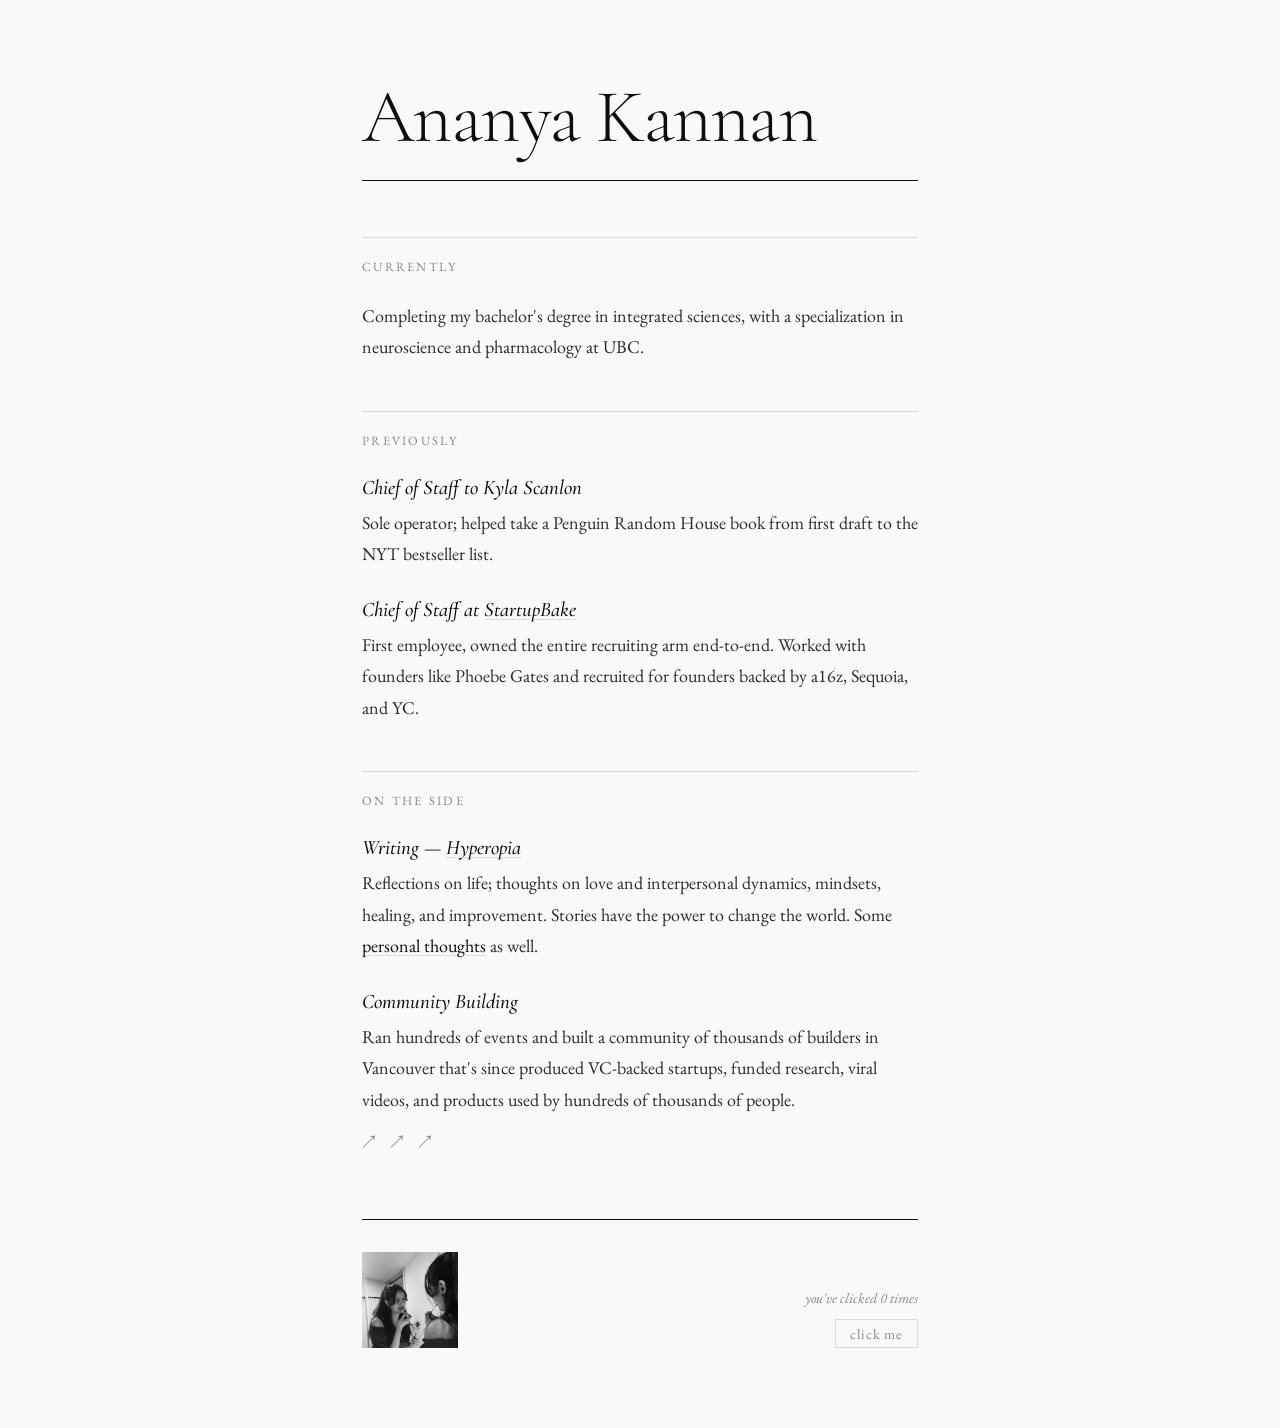
==== index.html @ bf01b939 "redesign: editorial serif layout with updated bio content" ====
<!DOCTYPE html>
<html lang="en">
<head>
  <meta charset="UTF-8">
  <meta name="viewport" content="width=device-width, initial-scale=1.0">
  <title>ananya kannan</title>
  <link rel="preconnect" href="https://fonts.googleapis.com">
  <link rel="preconnect" href="https://fonts.gstatic.com" crossorigin>
  <link href="https://fonts.googleapis.com/css2?family=Cormorant+Garamond:ital,wght@0,300;0,400;0,500;1,300;1,400;1,500&family=EB+Garamond:ital,wght@0,400;0,500;1,400;1,500&display=swap" rel="stylesheet">
  <link rel="stylesheet" href="style.css">
</head>
<body>
  <div class="container">

    <header>
      <h1>Ananya Kannan</h1>
      <div class="rule"></div>
    </header>

    <main>

      <section>
        <h2>currently</h2>
        <p>Completing my bachelor's degree in integrated sciences, with a specialization in neuroscience and pharmacology at UBC.</p>
      </section>

      <section>
        <h2>previously</h2>

        <div class="entry">
          <h3>Chief of Staff to Kyla Scanlon</h3>
          <p>Sole operator; helped take a Penguin Random House book from first draft to the NYT bestseller list.</p>
        </div>

        <div class="entry">
          <h3>Chief of Staff at <a href="https://www.startupbake.com">StartupBake</a></h3>
          <p>First employee, owned the entire recruiting arm end-to-end. Worked with founders like Phoebe Gates and recruited for founders backed by a16z, Sequoia, and YC.</p>
        </div>
      </section>

      <section>
        <h2>on the side</h2>

        <div class="entry">
          <h3>Writing — <a href="https://hyperopia.substack.com">Hyperopia</a></h3>
          <p>Reflections on life; thoughts on love and interpersonal dynamics, mindsets, healing, and improvement. Stories have the power to change the world. Some <a href="https://delugional.substack.com">personal thoughts</a> as well.</p>
        </div>

        <div class="entry">
          <h3>Community Building</h3>
          <p>Ran hundreds of events and built a community of thousands of builders in Vancouver that's since produced VC-backed startups, funded research, viral videos, and products used by hundreds of thousands of people.</p>
          <p class="links">
            <a href="https://x.com/mvdemos_/status/1808915302564122898">↗</a>
            <a href="https://x.com/atelier_place/status/1778954096525164634">↗</a>
            <a href="https://x.com/atelier_place/status/1954325944732410078?s=20">↗</a>
          </p>
        </div>
      </section>

    </main>

    <footer>
      <div class="rule"></div>
      <div class="footer-inner">
        <img src="ok.png" alt="Ananya Kannan">
        <div class="easter-egg">
          <p id="counter">you've clicked 0 times</p>
          <button id="MyButton">click me</button>
        </div>
      </div>
    </footer>

  </div>
  <script src="script.js"></script>
</body>
</html>
---- style.css ----
:root {
  --black: #0d0d0d;
  --white: #faf9f7;
  --muted: #888;
  --rule: #dddbd7;
}

*, *::before, *::after {
  box-sizing: border-box;
  margin: 0;
  padding: 0;
}

html {
  font-size: 18px;
}

body {
  background: var(--white);
  color: var(--black);
  font-family: 'EB Garamond', Georgia, serif;
  line-height: 1.75;
  -webkit-font-smoothing: antialiased;
}

.container {
  max-width: 620px;
  margin: 0 auto;
  padding: 80px 32px 80px;
  animation: appear 0.9s cubic-bezier(0.16, 1, 0.3, 1) both;
}

@keyframes appear {
  from {
    opacity: 0;
    transform: translateY(16px);
  }
  to {
    opacity: 1;
    transform: translateY(0);
  }
}

/* ── Header ── */

header {
  margin-bottom: 56px;
}

h1 {
  font-family: 'Cormorant Garamond', Georgia, serif;
  font-size: clamp(2.8rem, 8vw, 4.2rem);
  font-weight: 300;
  letter-spacing: -0.02em;
  line-height: 1;
  margin-bottom: 24px;
}

.rule {
  height: 1px;
  background: var(--black);
}

/* ── Sections ── */

section {
  margin-bottom: 48px;
}

h2 {
  font-family: 'EB Garamond', Georgia, serif;
  font-size: 0.7rem;
  font-weight: 400;
  letter-spacing: 0.18em;
  text-transform: uppercase;
  color: var(--muted);
  border-top: 1px solid var(--rule);
  padding-top: 18px;
  margin-bottom: 22px;
}

.entry {
  margin-bottom: 26px;
}

.entry:last-child {
  margin-bottom: 0;
}

h3 {
  font-family: 'Cormorant Garamond', Georgia, serif;
  font-size: 1.15rem;
  font-weight: 500;
  font-style: italic;
  margin-bottom: 4px;
  line-height: 1.4;
}

p {
  font-size: 1rem;
  color: #2c2c2c;
}

a {
  color: var(--black);
  text-decoration: underline;
  text-underline-offset: 3px;
  text-decoration-thickness: 1px;
  text-decoration-color: var(--rule);
  transition: text-decoration-color 0.2s;
}

a:hover {
  text-decoration-color: var(--black);
}

.links {
  margin-top: 10px;
  display: flex;
  gap: 14px;
}

.links a {
  font-size: 0.95rem;
  color: var(--muted);
  text-decoration: none;
  transition: color 0.2s;
}

.links a:hover {
  color: var(--black);
}

/* ── Footer ── */

footer {
  margin-top: 64px;
}

.footer-inner {
  display: flex;
  align-items: flex-end;
  justify-content: space-between;
  gap: 24px;
  padding-top: 32px;
}

footer img {
  width: 96px;
  height: 96px;
  object-fit: cover;
  filter: grayscale(100%);
  display: block;
}

.easter-egg {
  text-align: right;
}

.easter-egg #counter {
  font-size: 0.8rem;
  font-style: italic;
  color: var(--muted);
  margin-bottom: 6px;
}

#MyButton {
  font-family: 'EB Garamond', Georgia, serif;
  font-size: 0.8rem;
  background: none;
  border: 1px solid var(--rule);
  color: var(--muted);
  padding: 4px 14px;
  cursor: pointer;
  letter-spacing: 0.06em;
  transition: border-color 0.2s, color 0.2s;
}

#MyButton:hover {
  border-color: var(--black);
  color: var(--black);
}

/* ── Mobile ── */

@media (max-width: 480px) {
  .container {
    padding: 48px 24px 64px;
  }

  .footer-inner {
    flex-direction: column;
    align-items: flex-start;
  }

  .easter-egg {
    text-align: left;
  }
}
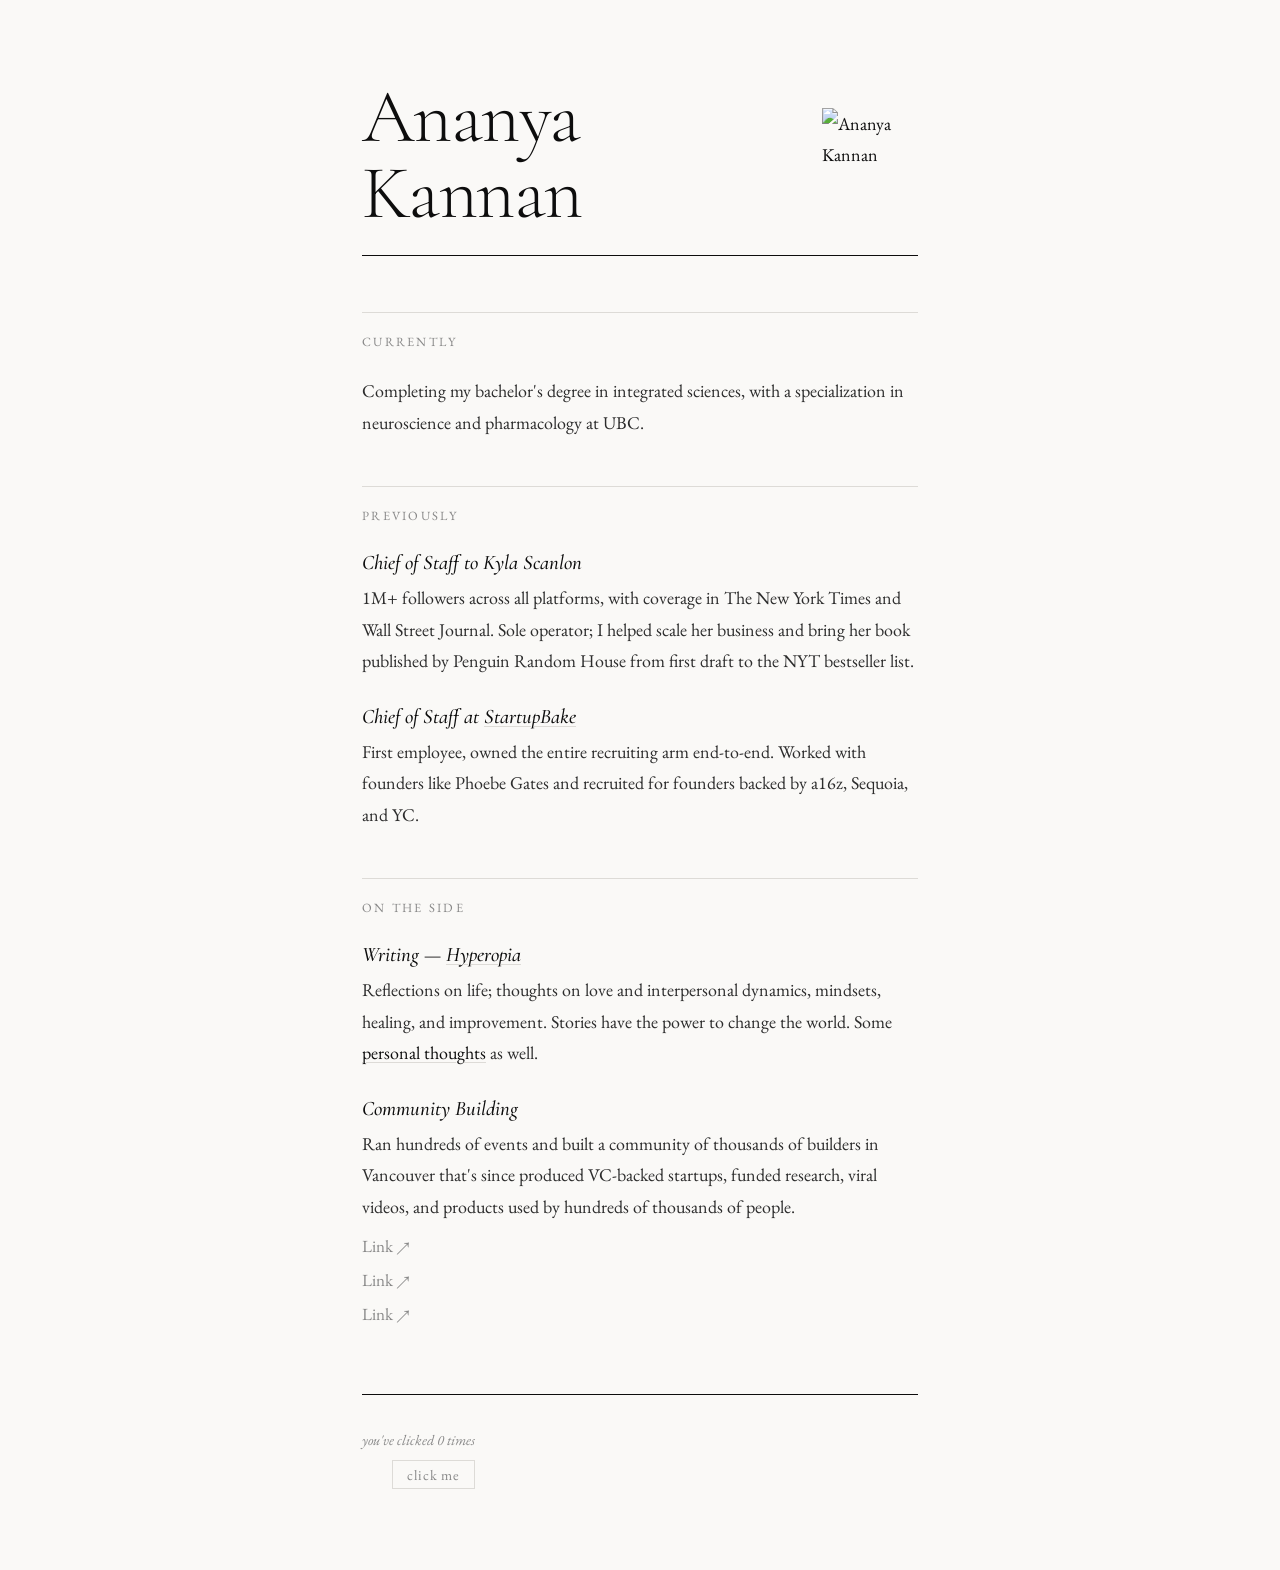
==== commit 9e1c8c2f: "update: photo to header, Kyla bio, clearer community links" ====
--- a/index.html
+++ b/index.html
@@ -13,7 +13,10 @@
   <div class="container">
 
     <header>
-      <h1>Ananya Kannan</h1>
+      <div class="header-inner">
+        <h1>Ananya Kannan</h1>
+        <img src="ok.png" alt="Ananya Kannan" class="header-photo">
+      </div>
       <div class="rule"></div>
     </header>
 
@@ -29,7 +32,7 @@
 
         <div class="entry">
           <h3>Chief of Staff to Kyla Scanlon</h3>
-          <p>Sole operator; helped take a Penguin Random House book from first draft to the NYT bestseller list.</p>
+          <p>1M+ followers across all platforms, with coverage in The New York Times and Wall Street Journal. Sole operator; I helped scale her business and bring her book published by Penguin Random House from first draft to the NYT bestseller list.</p>
         </div>
 
         <div class="entry">
@@ -49,11 +52,11 @@
         <div class="entry">
           <h3>Community Building</h3>
           <p>Ran hundreds of events and built a community of thousands of builders in Vancouver that's since produced VC-backed startups, funded research, viral videos, and products used by hundreds of thousands of people.</p>
-          <p class="links">
-            <a href="https://x.com/mvdemos_/status/1808915302564122898">↗</a>
-            <a href="https://x.com/atelier_place/status/1778954096525164634">↗</a>
-            <a href="https://x.com/atelier_place/status/1954325944732410078?s=20">↗</a>
-          </p>
+          <div class="links">
+            <a href="https://x.com/mvdemos_/status/1808915302564122898">Link ↗</a>
+            <a href="https://x.com/atelier_place/status/1778954096525164634">Link ↗</a>
+            <a href="https://x.com/atelier_place/status/1954325944732410078?s=20">Link ↗</a>
+          </div>
         </div>
       </section>
 
@@ -62,7 +65,6 @@
     <footer>
       <div class="rule"></div>
       <div class="footer-inner">
-        <img src="ok.png" alt="Ananya Kannan">
         <div class="easter-egg">
           <p id="counter">you've clicked 0 times</p>
           <button id="MyButton">click me</button>
--- a/style.css
+++ b/style.css
@@ -45,6 +45,14 @@
 
 header {
   margin-bottom: 56px;
+}
+
+.header-inner {
+  display: flex;
+  align-items: center;
+  justify-content: space-between;
+  gap: 24px;
+  margin-bottom: 24px;
 }
 
 h1 {
@@ -53,7 +61,13 @@
   font-weight: 300;
   letter-spacing: -0.02em;
   line-height: 1;
-  margin-bottom: 24px;
+}
+
+.header-photo {
+  width: 96px;
+  height: 96px;
+  object-fit: cover;
+  flex-shrink: 0;
 }
 
 .rule {
@@ -117,7 +131,8 @@
 .links {
   margin-top: 10px;
   display: flex;
-  gap: 14px;
+  flex-direction: column;
+  gap: 4px;
 }
 
 .links a {
@@ -145,13 +160,6 @@
   padding-top: 32px;
 }
 
-footer img {
-  width: 96px;
-  height: 96px;
-  object-fit: cover;
-  filter: grayscale(100%);
-  display: block;
-}
 
 .easter-egg {
   text-align: right;
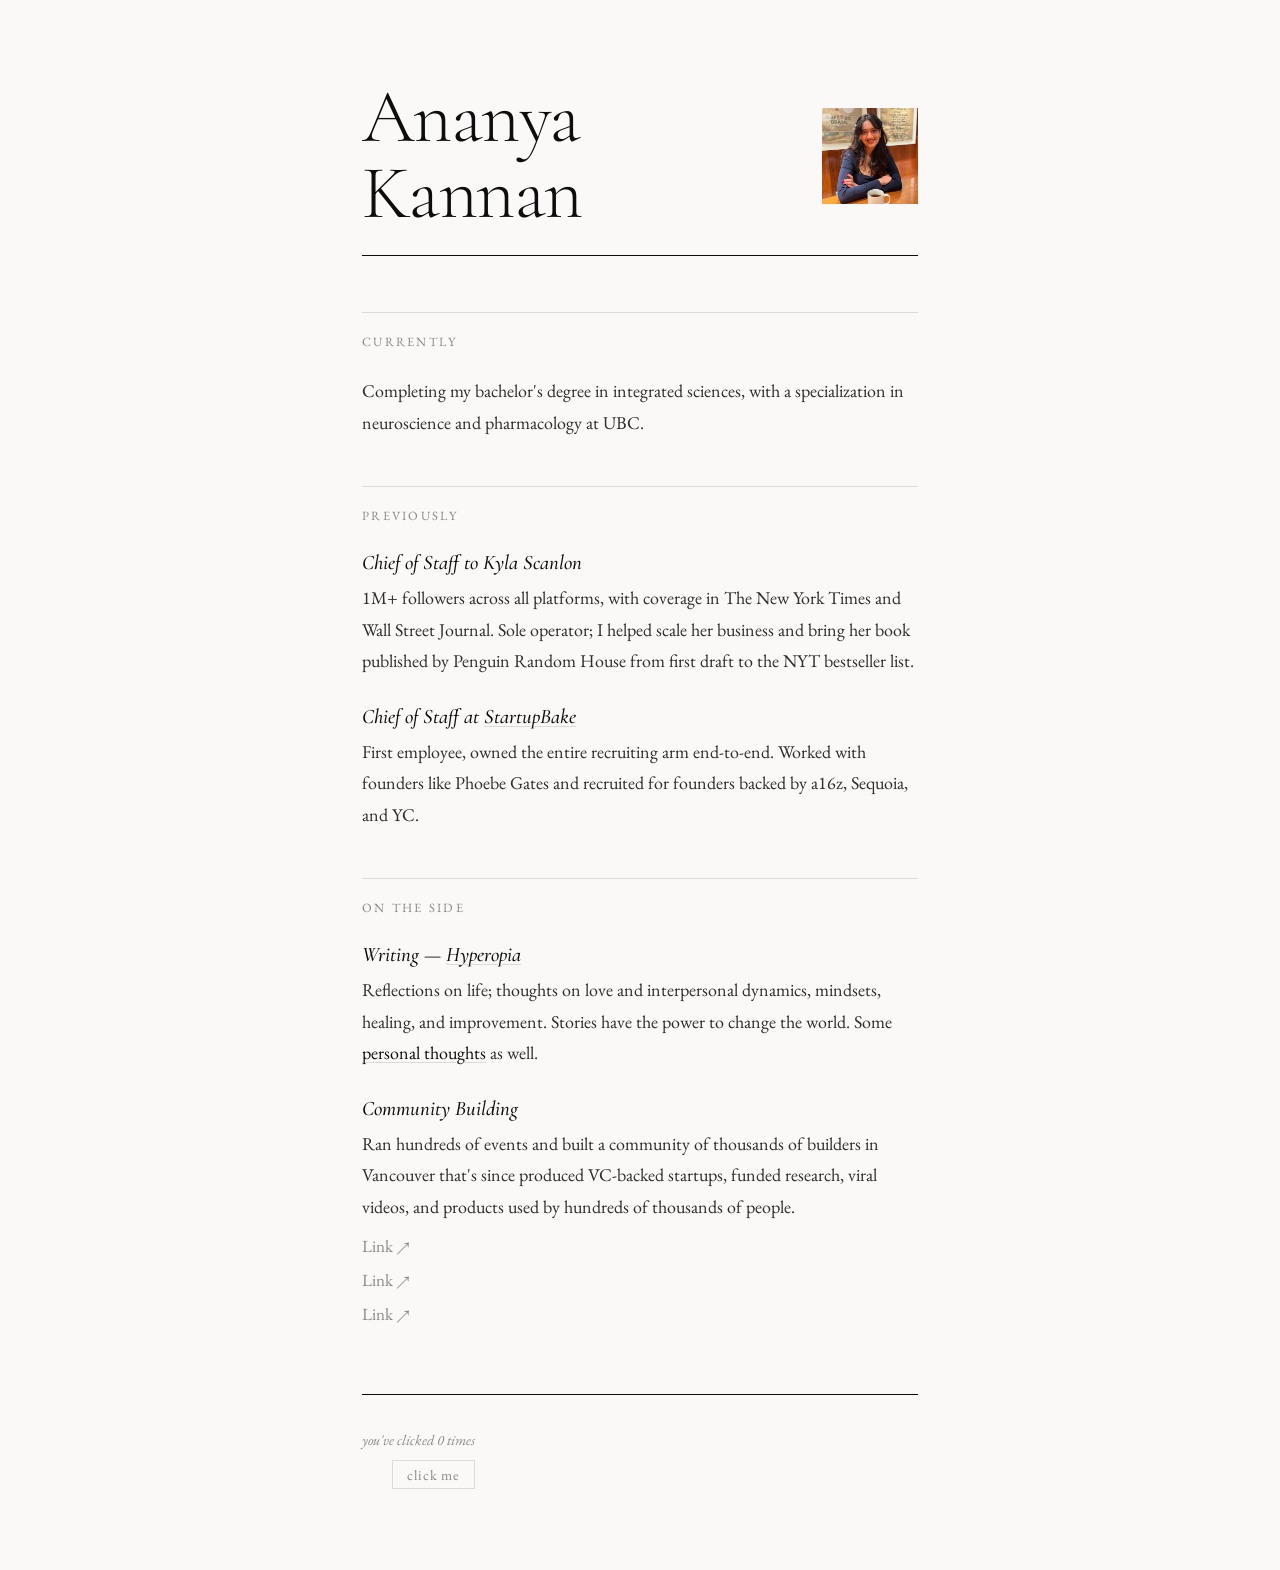
==== commit b16ca7f2: "fix: convert HEIC photo to JPEG so it displays in browsers" ====
--- a/index.html
+++ b/index.html
@@ -15,7 +15,7 @@
     <header>
       <div class="header-inner">
         <h1>Ananya Kannan</h1>
-        <img src="ok.png" alt="Ananya Kannan" class="header-photo">
+        <img src="ok.jpg" alt="Ananya Kannan" class="header-photo">
       </div>
       <div class="rule"></div>
     </header>
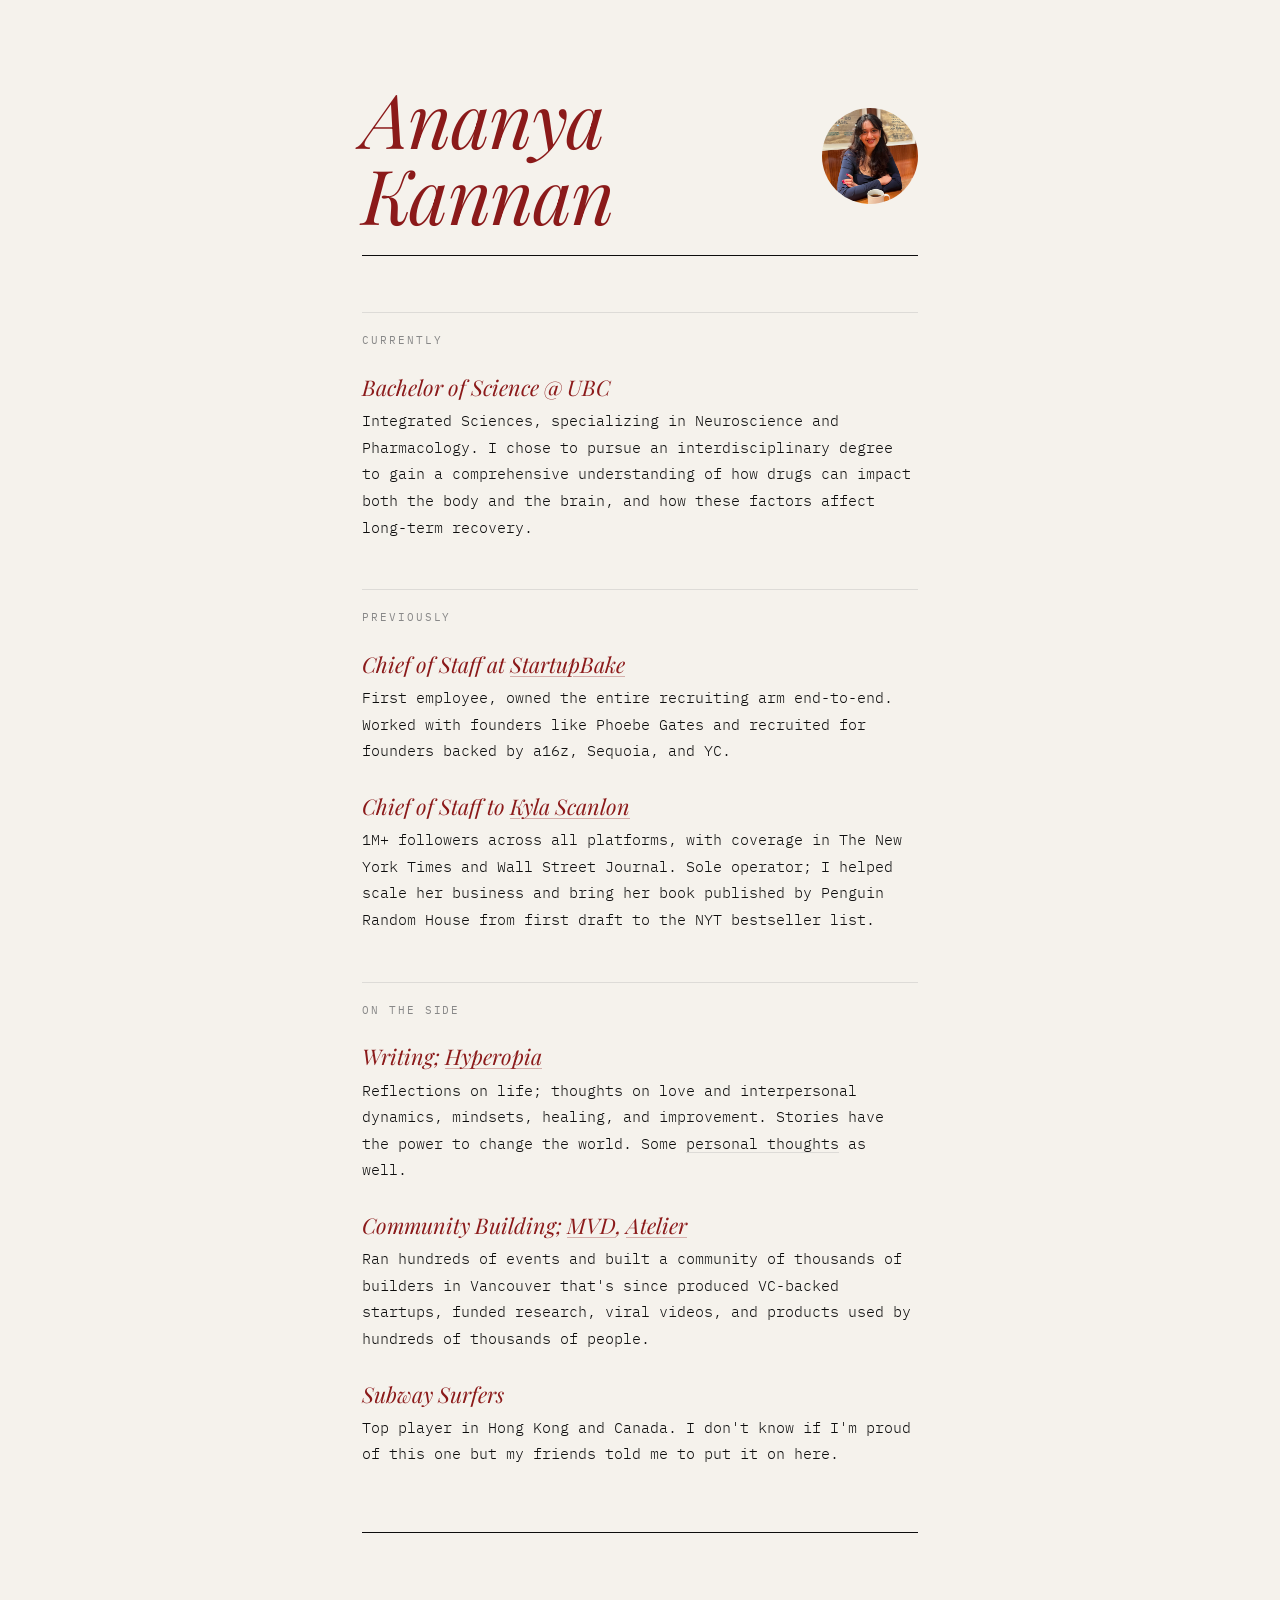
==== commit 3d95ec01: "Redesign typography and update content - Playfair Display italic crimson for headings, IBM Plex Mono" ====
--- a/index.html
+++ b/index.html
@@ -6,7 +6,7 @@
   <title>ananya kannan</title>
   <link rel="preconnect" href="https://fonts.googleapis.com">
   <link rel="preconnect" href="https://fonts.gstatic.com" crossorigin>
-  <link href="https://fonts.googleapis.com/css2?family=Cormorant+Garamond:ital,wght@0,300;0,400;0,500;1,300;1,400;1,500&family=EB+Garamond:ital,wght@0,400;0,500;1,400;1,500&display=swap" rel="stylesheet">
+  <link href="https://fonts.googleapis.com/css2?family=Playfair+Display:ital,wght@0,400;0,700;1,400;1,700&family=IBM+Plex+Mono:ital,wght@0,300;0,400;1,300&display=swap" rel="stylesheet">
   <link rel="stylesheet" href="style.css">
 </head>
 <body>
@@ -24,20 +24,21 @@
 
       <section>
         <h2>currently</h2>
-        <p>Completing my bachelor's degree in integrated sciences, with a specialization in neuroscience and pharmacology at UBC.</p>
+        <h3>Bachelor of Science @ UBC</h3>
+        <p>Integrated Sciences, specializing in Neuroscience and Pharmacology. I chose to pursue an interdisciplinary degree to gain a comprehensive understanding of how drugs can impact both the body and the brain, and how these factors affect long-term recovery.</p>
       </section>
 
       <section>
         <h2>previously</h2>
 
         <div class="entry">
-          <h3>Chief of Staff to Kyla Scanlon</h3>
-          <p>1M+ followers across all platforms, with coverage in The New York Times and Wall Street Journal. Sole operator; I helped scale her business and bring her book published by Penguin Random House from first draft to the NYT bestseller list.</p>
+          <h3>Chief of Staff at <a href="https://www.startupbake.com">StartupBake</a></h3>
+          <p>First employee, owned the entire recruiting arm end-to-end. Worked with founders like Phoebe Gates and recruited for founders backed by a16z, Sequoia, and YC.</p>
         </div>
 
         <div class="entry">
-          <h3>Chief of Staff at <a href="https://www.startupbake.com">StartupBake</a></h3>
-          <p>First employee, owned the entire recruiting arm end-to-end. Worked with founders like Phoebe Gates and recruited for founders backed by a16z, Sequoia, and YC.</p>
+          <h3>Chief of Staff to <a href="https://www.kylascanlon.com/">Kyla Scanlon</a></h3>
+          <p>1M+ followers across all platforms, with coverage in The New York Times and Wall Street Journal. Sole operator; I helped scale her business and bring her book published by Penguin Random House from first draft to the NYT bestseller list.</p>
         </div>
       </section>
 
@@ -45,31 +46,27 @@
         <h2>on the side</h2>
 
         <div class="entry">
-          <h3>Writing — <a href="https://hyperopia.substack.com">Hyperopia</a></h3>
+          <h3>Writing; <a href="https://hyperopia.substack.com">Hyperopia</a></h3>
           <p>Reflections on life; thoughts on love and interpersonal dynamics, mindsets, healing, and improvement. Stories have the power to change the world. Some <a href="https://delugional.substack.com">personal thoughts</a> as well.</p>
         </div>
 
         <div class="entry">
-          <h3>Community Building</h3>
+          <h3>Community Building; <a href="https://x.com/mvdemos_/status/1808915302564122898">MVD</a>, <a href="https://x.com/atelier_place">Atelier</a></h3>
           <p>Ran hundreds of events and built a community of thousands of builders in Vancouver that's since produced VC-backed startups, funded research, viral videos, and products used by hundreds of thousands of people.</p>
-          <div class="links">
-            <a href="https://x.com/mvdemos_/status/1808915302564122898">Link ↗</a>
-            <a href="https://x.com/atelier_place/status/1778954096525164634">Link ↗</a>
-            <a href="https://x.com/atelier_place/status/1954325944732410078?s=20">Link ↗</a>
-          </div>
         </div>
+
+        <div class="entry">
+          <h3>Subway Surfers</h3>
+          <p>Top player in Hong Kong and Canada. I don't know if I'm proud of this one but my friends told me to put it on here.</p>
+        </div>
+
       </section>
 
     </main>
 
     <footer>
       <div class="rule"></div>
-      <div class="footer-inner">
-        <div class="easter-egg">
-          <p id="counter">you've clicked 0 times</p>
-          <button id="MyButton">click me</button>
-        </div>
-      </div>
+      <div class="footer-inner"></div>
     </footer>
 
   </div>
--- a/style.css
+++ b/style.css
@@ -1,6 +1,7 @@
 :root {
-  --black: #0d0d0d;
-  --white: #faf9f7;
+  --cream: #f5f2ec;
+  --crimson: #8b1a1a;
+  --ink: #0d0d0d;
   --muted: #888;
   --rule: #dddbd7;
 }
@@ -16,9 +17,9 @@
 }
 
 body {
-  background: var(--white);
-  color: var(--black);
-  font-family: 'EB Garamond', Georgia, serif;
+  background: var(--cream);
+  color: var(--ink);
+  font-family: 'IBM Plex Mono', 'Courier New', monospace;
   line-height: 1.75;
   -webkit-font-smoothing: antialiased;
 }
@@ -56,23 +57,26 @@
 }
 
 h1 {
-  font-family: 'Cormorant Garamond', Georgia, serif;
+  font-family: 'Playfair Display', Georgia, serif;
   font-size: clamp(2.8rem, 8vw, 4.2rem);
-  font-weight: 300;
+  font-weight: 400;
+  font-style: italic;
   letter-spacing: -0.02em;
   line-height: 1;
+  color: var(--crimson);
 }
 
 .header-photo {
   width: 96px;
   height: 96px;
   object-fit: cover;
+  border-radius: 50%;
   flex-shrink: 0;
 }
 
 .rule {
   height: 1px;
-  background: var(--black);
+  background: var(--ink);
 }
 
 /* ── Sections ── */
@@ -82,8 +86,8 @@
 }
 
 h2 {
-  font-family: 'EB Garamond', Georgia, serif;
-  font-size: 0.7rem;
+  font-family: 'IBM Plex Mono', monospace;
+  font-size: 0.6rem;
   font-weight: 400;
   letter-spacing: 0.18em;
   text-transform: uppercase;
@@ -102,21 +106,25 @@
 }
 
 h3 {
-  font-family: 'Cormorant Garamond', Georgia, serif;
-  font-size: 1.15rem;
-  font-weight: 500;
+  font-family: 'Playfair Display', Georgia, serif;
+  font-size: 1.2rem;
+  font-weight: 400;
   font-style: italic;
-  margin-bottom: 4px;
+  color: var(--crimson);
+  margin-bottom: 6px;
   line-height: 1.4;
 }
 
 p {
-  font-size: 1rem;
-  color: #2c2c2c;
+  font-family: 'IBM Plex Mono', monospace;
+  font-size: 0.82rem;
+  font-weight: 300;
+  color: var(--ink);
+  line-height: 1.8;
 }
 
 a {
-  color: var(--black);
+  color: inherit;
   text-decoration: underline;
   text-underline-offset: 3px;
   text-decoration-thickness: 1px;
@@ -125,25 +133,34 @@
 }
 
 a:hover {
-  text-decoration-color: var(--black);
+  text-decoration-color: var(--ink);
+}
+
+h3 a {
+  color: var(--crimson);
+  text-decoration-color: rgba(139, 26, 26, 0.3);
+}
+
+h3 a:hover {
+  text-decoration-color: var(--crimson);
 }
 
 .links {
   margin-top: 10px;
   display: flex;
-  flex-direction: column;
-  gap: 4px;
+  flex-direction: row;
+  gap: 12px;
 }
 
 .links a {
-  font-size: 0.95rem;
+  font-size: 0.78rem;
   color: var(--muted);
   text-decoration: none;
   transition: color 0.2s;
 }
 
 .links a:hover {
-  color: var(--black);
+  color: var(--ink);
 }
 
 /* ── Footer ── */
@@ -153,40 +170,7 @@
 }
 
 .footer-inner {
-  display: flex;
-  align-items: flex-end;
-  justify-content: space-between;
-  gap: 24px;
   padding-top: 32px;
-}
-
-
-.easter-egg {
-  text-align: right;
-}
-
-.easter-egg #counter {
-  font-size: 0.8rem;
-  font-style: italic;
-  color: var(--muted);
-  margin-bottom: 6px;
-}
-
-#MyButton {
-  font-family: 'EB Garamond', Georgia, serif;
-  font-size: 0.8rem;
-  background: none;
-  border: 1px solid var(--rule);
-  color: var(--muted);
-  padding: 4px 14px;
-  cursor: pointer;
-  letter-spacing: 0.06em;
-  transition: border-color 0.2s, color 0.2s;
-}
-
-#MyButton:hover {
-  border-color: var(--black);
-  color: var(--black);
 }
 
 /* ── Mobile ── */
@@ -195,13 +179,4 @@
   .container {
     padding: 48px 24px 64px;
   }
-
-  .footer-inner {
-    flex-direction: column;
-    align-items: flex-start;
-  }
-
-  .easter-egg {
-    text-align: left;
-  }
 }
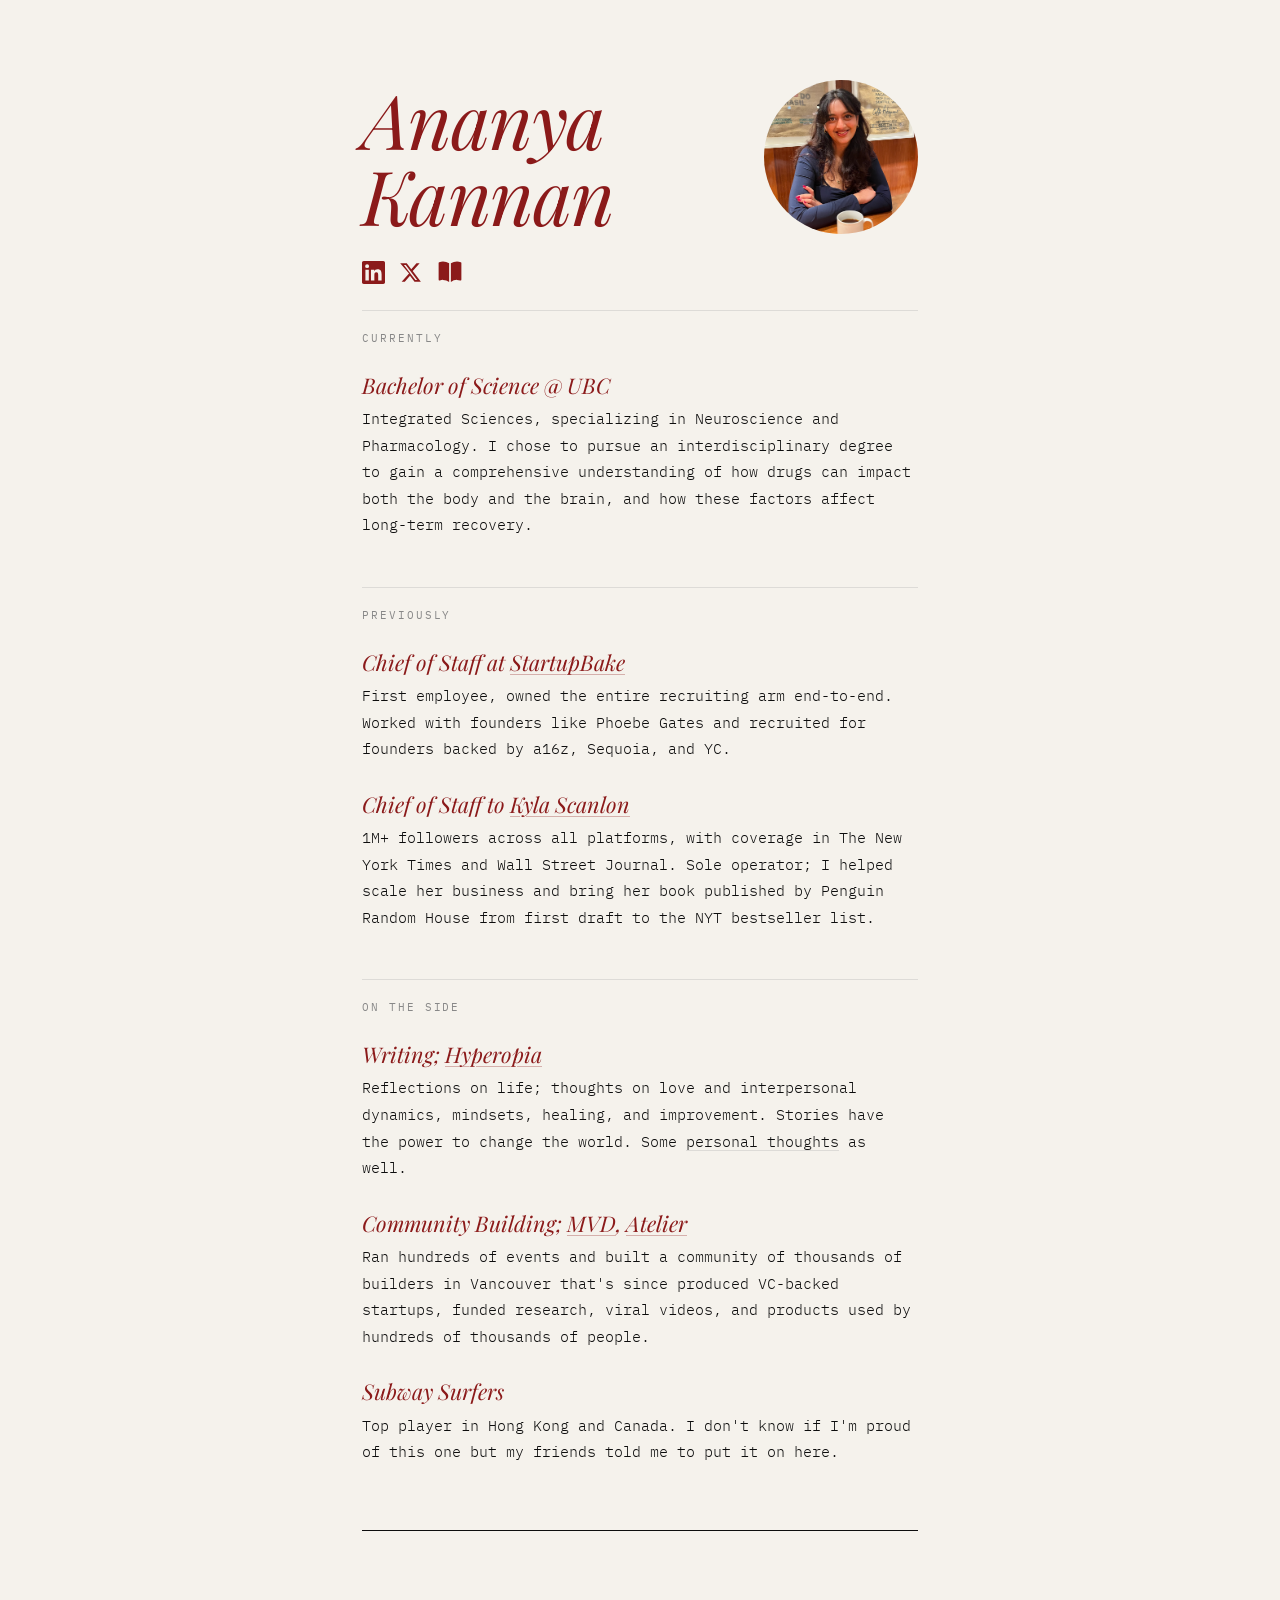
==== commit af2d9b78: "Add social icons and header polish - Add LinkedIn, X, Goodreads icons under name in maroon - Reduce " ====
--- a/index.html
+++ b/index.html
@@ -17,7 +17,17 @@
         <h1>Ananya Kannan</h1>
         <img src="ok.jpg" alt="Ananya Kannan" class="header-photo">
       </div>
-      <div class="rule"></div>
+      <div class="social">
+        <a href="https://linkedin.com/in/ananyakannan" aria-label="LinkedIn" target="_blank">
+          <svg xmlns="http://www.w3.org/2000/svg" viewBox="0 0 24 24" fill="currentColor"><path d="M20.447 20.452h-3.554v-5.569c0-1.328-.027-3.037-1.852-3.037-1.853 0-2.136 1.445-2.136 2.939v5.667H9.351V9h3.414v1.561h.046c.477-.9 1.637-1.85 3.37-1.85 3.601 0 4.267 2.37 4.267 5.455v6.286zM5.337 7.433a2.062 2.062 0 01-2.063-2.065 2.064 2.064 0 112.063 2.065zm1.782 13.019H3.555V9h3.564v11.452zM22.225 0H1.771C.792 0 0 .774 0 1.729v20.542C0 23.227.792 24 1.771 24h20.451C23.2 24 24 23.227 24 22.271V1.729C24 .774 23.2 0 22.222 0h.003z"/></svg>
+        </a>
+        <a href="https://x.com/ananyaspilled" aria-label="X / Twitter" target="_blank">
+          <svg xmlns="http://www.w3.org/2000/svg" viewBox="0 0 24 24" fill="currentColor"><path d="M18.244 2.25h3.308l-7.227 8.26 8.502 11.24H16.17l-4.714-6.231-5.401 6.231H2.742l7.73-8.835L1.254 2.25H8.08l4.713 6.231zm-1.161 17.52h1.833L7.084 4.126H5.117z"/></svg>
+        </a>
+        <a href="https://www.goodreads.com/user/show/84798441-ananya" aria-label="Goodreads" target="_blank">
+          <svg xmlns="http://www.w3.org/2000/svg" viewBox="0 0 24 24" fill="currentColor"><path d="M11.25 4.533A9.707 9.707 0 006 3a9.735 9.735 0 00-3.25.555.75.75 0 00-.5.707v14.25a.75.75 0 001 .707A8.237 8.237 0 016 18.75c1.995 0 3.823.707 5.25 1.886V4.533zM12.75 20.636A8.214 8.214 0 0118 18.75c.966 0 1.89.166 2.75.47a.75.75 0 001-.708V4.262a.75.75 0 00-.5-.707A9.735 9.735 0 0018 3a9.707 9.707 0 00-5.25 1.533v16.103z"/></svg>
+        </a>
+      </div>
     </header>
 
     <main>
--- a/style.css
+++ b/style.css
@@ -45,7 +45,7 @@
 /* ── Header ── */
 
 header {
-  margin-bottom: 56px;
+  margin-bottom: 24px;
 }
 
 .header-inner {
@@ -67,11 +67,39 @@
 }
 
 .header-photo {
-  width: 96px;
-  height: 96px;
+  width: 154px;
+  height: 154px;
   object-fit: cover;
   border-radius: 50%;
   flex-shrink: 0;
+}
+
+.social {
+  display: flex;
+  gap: 14px;
+  margin-top: 12px;
+}
+
+.social a {
+  color: var(--crimson);
+  text-decoration: none;
+  display: flex;
+  align-items: center;
+  transition: color 0.2s;
+}
+
+.social a:hover {
+  color: var(--ink);
+}
+
+.social svg {
+  width: 23px;
+  height: 23px;
+}
+
+.social a:nth-child(3) svg {
+  width: 28px;
+  height: 28px;
 }
 
 .rule {
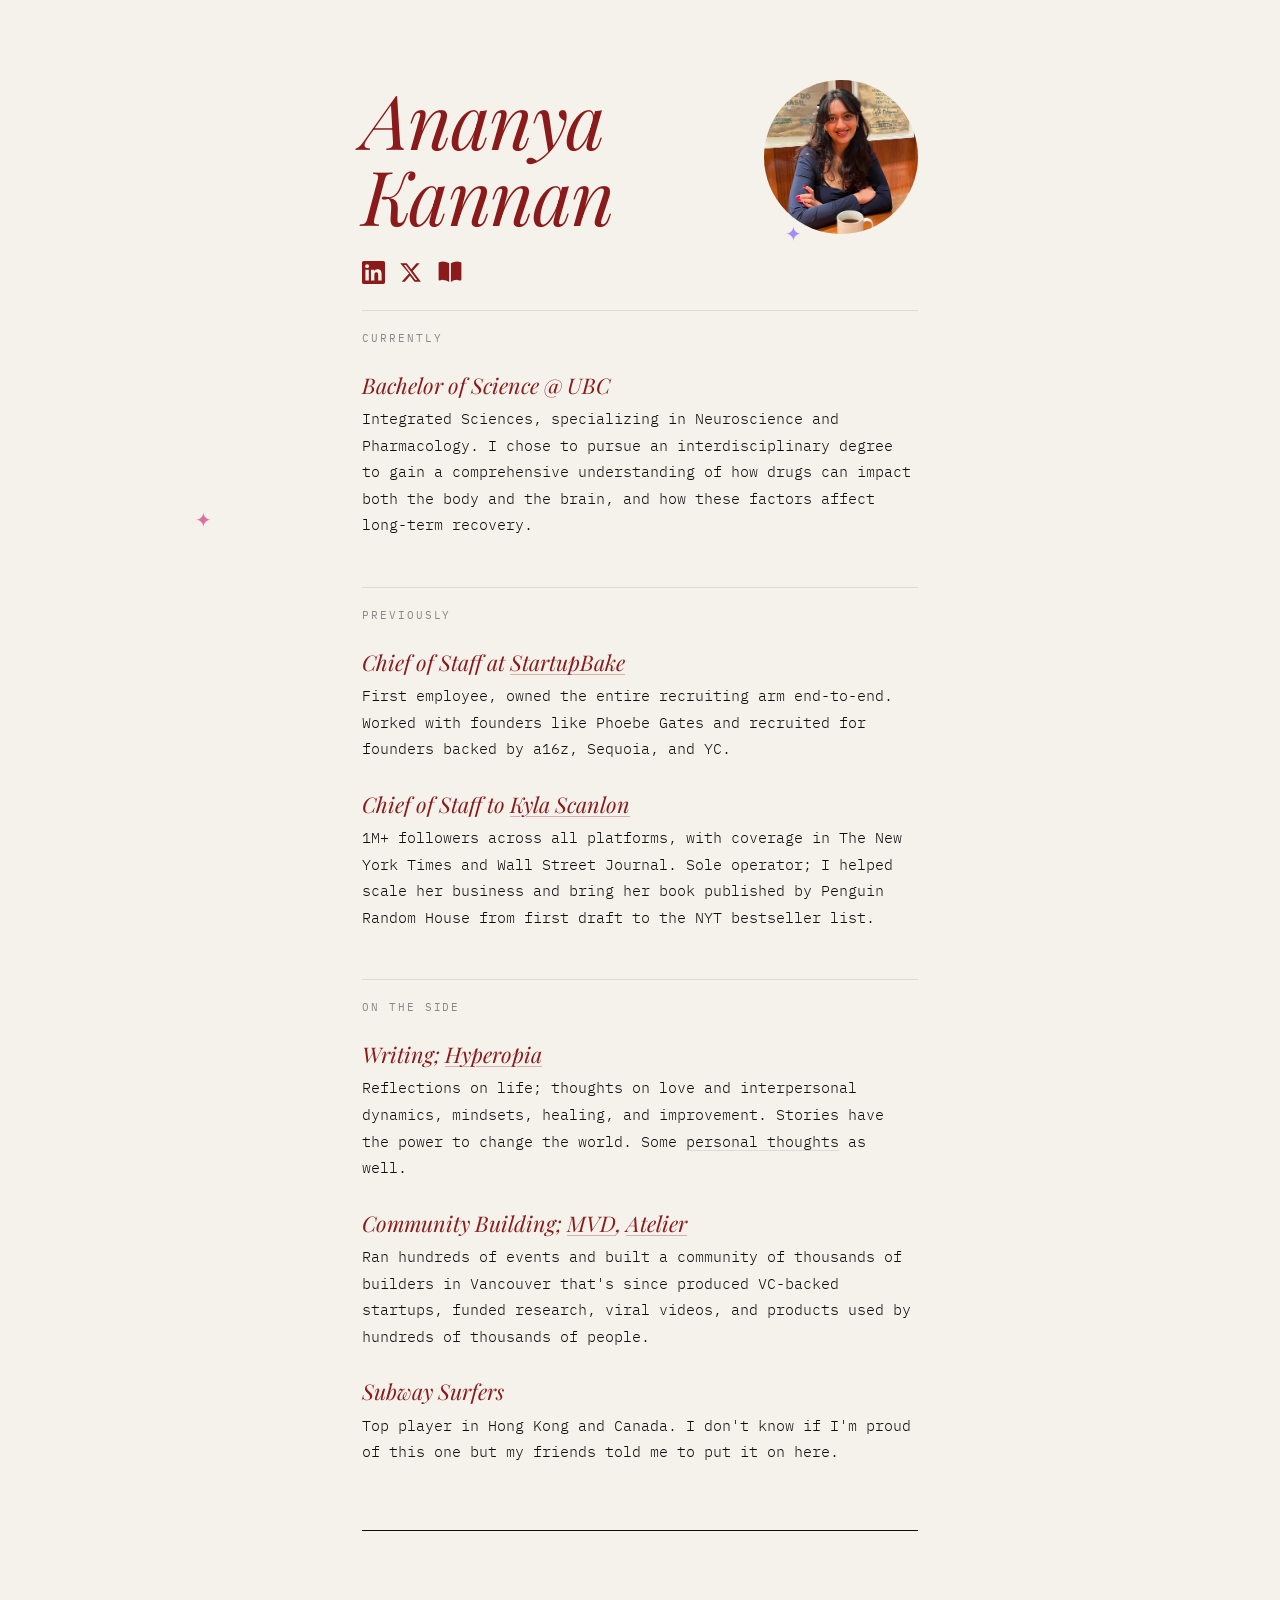
==== commit b64373a6: "Add easter egg pages with hidden sparkle navigation Two hidden pages (beliefs + art that dominates m" ====
--- a/index.html
+++ b/index.html
@@ -81,5 +81,95 @@
 
   </div>
   <script src="script.js"></script>
+
+  <!-- easter eggs -->
+  <style>
+    .easter-spark {
+      position: fixed;
+      font-size: 1.125rem;
+      text-decoration: none;
+      cursor: pointer;
+      z-index: 9999;
+      user-select: none;
+      line-height: 1;
+      transition: opacity 0.3s ease, transform 0.3s ease;
+    }
+    .easter-spark:hover {
+      opacity: 1 !important;
+      transform: scale(1.6) rotate(20deg);
+    }
+    .easter-spark-1 { color: #de6fa0; }
+    .easter-spark-2 { color: #a78bfa; }
+    @keyframes wander-1 {
+      0%   { opacity: 0.35; transform: translate(0, 0)       rotate(0deg);   }
+      20%  { opacity: 0.55; transform: translate(5px, -7px)  rotate(18deg);  }
+      45%  { opacity: 0.4;  transform: translate(-4px, 4px)  rotate(-12deg); }
+      70%  { opacity: 0.6;  transform: translate(6px, 6px)   rotate(25deg);  }
+      100% { opacity: 0.35; transform: translate(0, 0)       rotate(0deg);   }
+    }
+    @keyframes wander-2 {
+      0%   { opacity: 0.3;  transform: translate(0, 0)       rotate(0deg);   }
+      25%  { opacity: 0.5;  transform: translate(-6px, 5px)  rotate(-20deg); }
+      55%  { opacity: 0.55; transform: translate(4px, -6px)  rotate(14deg);  }
+      80%  { opacity: 0.35; transform: translate(-3px, -4px) rotate(-8deg);  }
+      100% { opacity: 0.3;  transform: translate(0, 0)       rotate(0deg);   }
+    }
+    .easter-spark-1 { animation: wander-1 6s ease-in-out infinite; }
+    .easter-spark-2 { animation: wander-2 7.5s ease-in-out 1.2s infinite; }
+    .easter-spark:hover { animation: none !important; }
+  </style>
+  <script>
+    (function () {
+      // Collect bounding rects of all elements that directly contain text
+      function getTextRects(buf) {
+        var rects = [];
+        document.querySelectorAll('*').forEach(function (el) {
+          var hasText = Array.from(el.childNodes).some(function (n) {
+            return n.nodeType === 3 && n.textContent.trim().length > 0;
+          });
+          if (hasText) {
+            var r = el.getBoundingClientRect();
+            if (r.width > 0 && r.height > 0) {
+              rects.push({ l: r.left - buf, r: r.right + buf, t: r.top - buf, b: r.bottom + buf });
+            }
+          }
+        });
+        return rects;
+      }
+
+      function overlaps(x, y, rects) {
+        return rects.some(function (r) { return x >= r.l && x <= r.r && y >= r.t && y <= r.b; });
+      }
+
+      function findSpot(xMin, xMax, yMin, yMax, rects) {
+        var pad = 48, vw = window.innerWidth, vh = window.innerHeight;
+        for (var i = 0; i < 80; i++) {
+          var x = pad + (xMin + Math.random() * (xMax - xMin)) * (vw - pad * 2) / 100;
+          var y = pad + (yMin + Math.random() * (yMax - yMin)) * (vh - pad * 2) / 100;
+          if (!overlaps(x, y, rects)) return { x: x, y: y };
+        }
+        // fallback: stick to the far edge of the quadrant where content is unlikely
+        return { x: pad + xMin * (vw - pad * 2) / 100, y: pad + yMin * (vh - pad * 2) / 100 };
+      }
+
+      function placeSparkle(cls, href, xMin, xMax, yMin, yMax, rects) {
+        var pos = findSpot(xMin, xMax, yMin, yMax, rects);
+        var el = document.createElement('a');
+        el.className = 'easter-spark ' + cls;
+        el.href = href;
+        el.textContent = '✦';
+        el.setAttribute('aria-hidden', 'true');
+        el.style.left = pos.x + 'px';
+        el.style.top  = pos.y + 'px';
+        document.body.appendChild(el);
+      }
+
+      window.addEventListener('load', function () {
+        var rects = getTextRects(24);
+        placeSparkle('easter-spark-1', '/easter/beliefs.html',  5, 45, 20, 75, rects);
+        placeSparkle('easter-spark-2', '/easter/soul.html',    55, 90, 20, 75, rects);
+      });
+    })();
+  </script>
 </body>
 </html>
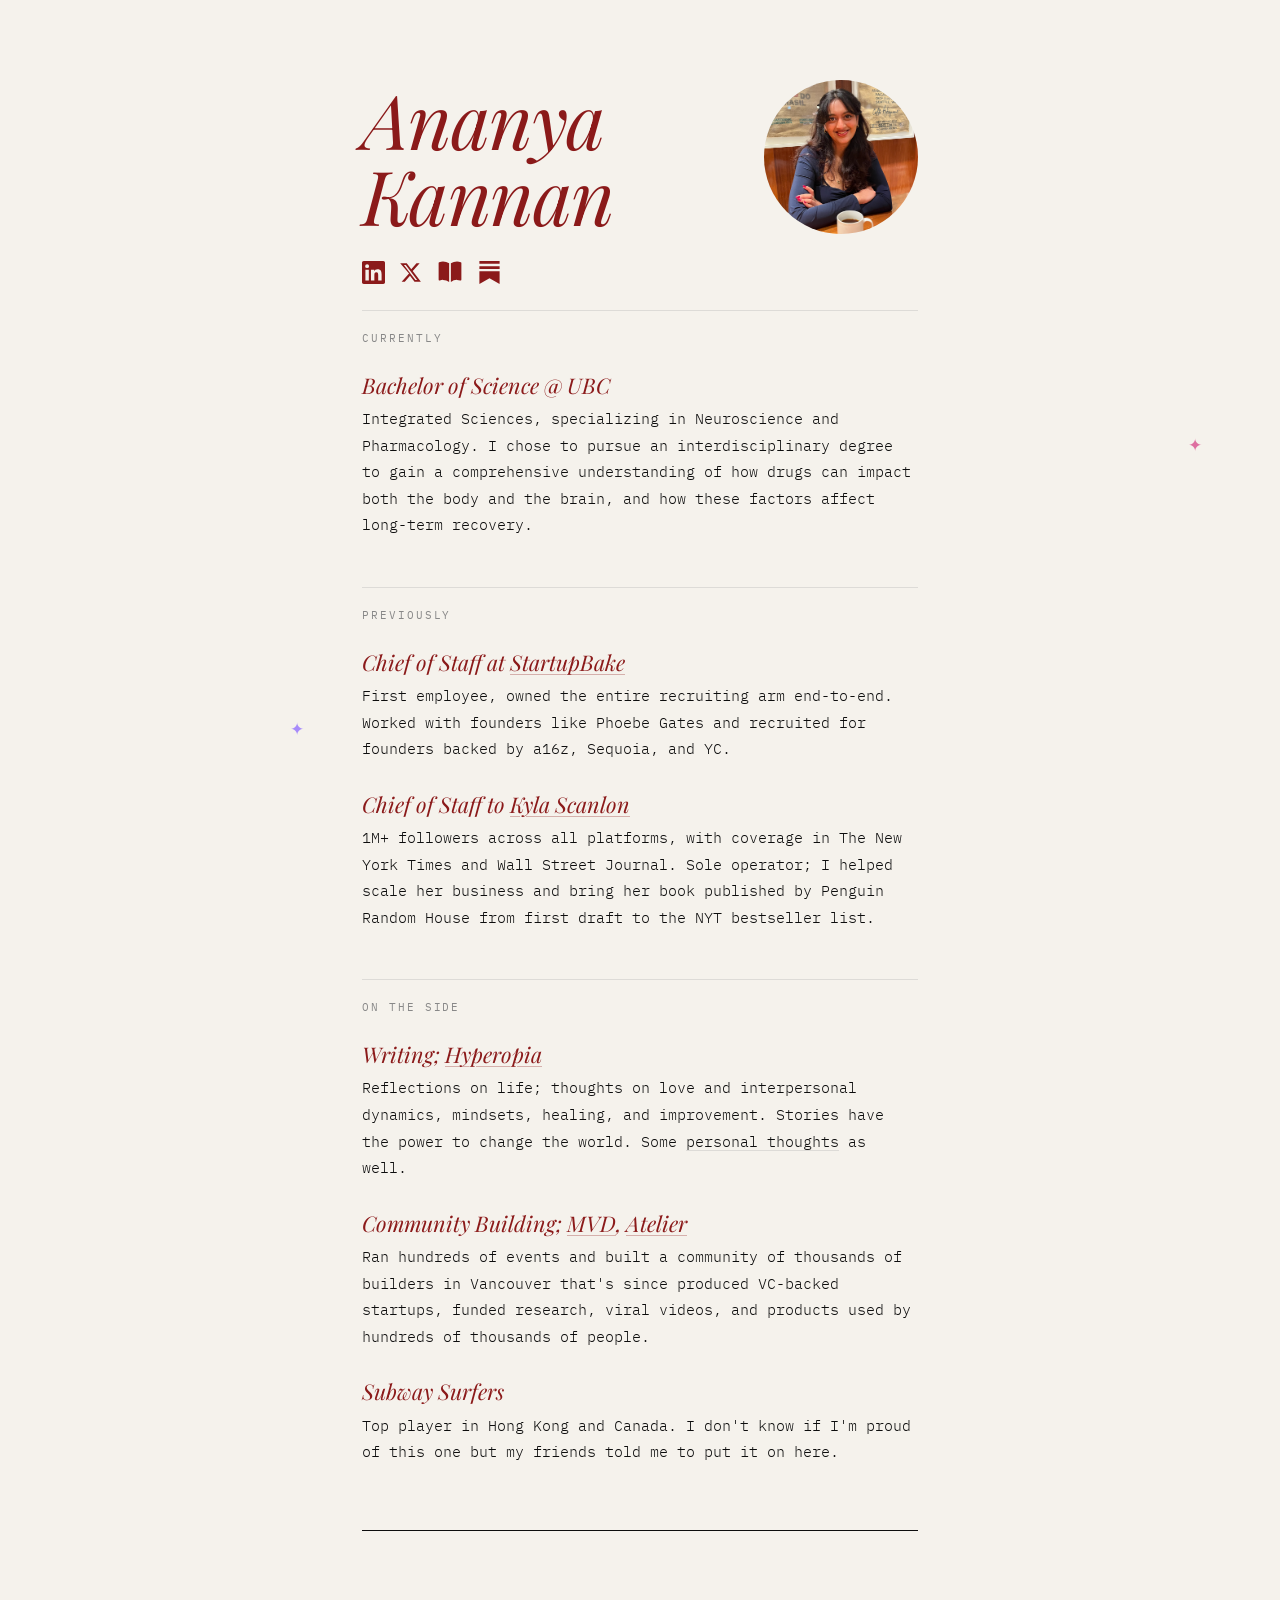
==== commit 62d7c868: "Add Substack link, easter egg pages, and floating sparkles Co-Authored-By: Claude Sonnet 4.6 <norepl" ====
--- a/index.html
+++ b/index.html
@@ -27,6 +27,9 @@
         <a href="https://www.goodreads.com/user/show/84798441-ananya" aria-label="Goodreads" target="_blank">
           <svg xmlns="http://www.w3.org/2000/svg" viewBox="0 0 24 24" fill="currentColor"><path d="M11.25 4.533A9.707 9.707 0 006 3a9.735 9.735 0 00-3.25.555.75.75 0 00-.5.707v14.25a.75.75 0 001 .707A8.237 8.237 0 016 18.75c1.995 0 3.823.707 5.25 1.886V4.533zM12.75 20.636A8.214 8.214 0 0118 18.75c.966 0 1.89.166 2.75.47a.75.75 0 001-.708V4.262a.75.75 0 00-.5-.707A9.735 9.735 0 0018 3a9.707 9.707 0 00-5.25 1.533v16.103z"/></svg>
         </a>
+        <a href="https://substack.com/@ananyakannan" aria-label="Substack" target="_blank">
+          <svg xmlns="http://www.w3.org/2000/svg" viewBox="0 0 24 24" fill="currentColor"><path d="M22.539 8.242H1.46V5.406h21.08v2.836zM1.46 10.812V24L12 18.11 22.54 24V10.812H1.46zM22.54 0H1.46v2.836h21.08V0z"/></svg>
+        </a>
       </div>
     </header>
 
@@ -82,92 +85,141 @@
   </div>
   <script src="script.js"></script>
 
-  <!-- easter eggs -->
   <style>
     .easter-spark {
       position: fixed;
-      font-size: 1.125rem;
+      font-size: 0.95rem;
       text-decoration: none;
       cursor: pointer;
       z-index: 9999;
       user-select: none;
       line-height: 1;
-      transition: opacity 0.3s ease, transform 0.3s ease;
-    }
+      filter: drop-shadow(0 0 0px transparent);
+      transition: opacity 0.5s ease,
+                  transform 0.55s cubic-bezier(0.34, 1.56, 0.64, 1),
+                  filter 0.45s ease;
+    }
+
     .easter-spark:hover {
       opacity: 1 !important;
-      transform: scale(1.6) rotate(20deg);
-    }
+      transform: scale(1.9) rotate(15deg);
+      filter: drop-shadow(0 0 4px currentColor) drop-shadow(0 0 8px currentColor);
+      animation: none !important;
+    }
+
     .easter-spark-1 { color: #de6fa0; }
     .easter-spark-2 { color: #a78bfa; }
-    @keyframes wander-1 {
-      0%   { opacity: 0.35; transform: translate(0, 0)       rotate(0deg);   }
-      20%  { opacity: 0.55; transform: translate(5px, -7px)  rotate(18deg);  }
-      45%  { opacity: 0.4;  transform: translate(-4px, 4px)  rotate(-12deg); }
-      70%  { opacity: 0.6;  transform: translate(6px, 6px)   rotate(25deg);  }
-      100% { opacity: 0.35; transform: translate(0, 0)       rotate(0deg);   }
-    }
-    @keyframes wander-2 {
-      0%   { opacity: 0.3;  transform: translate(0, 0)       rotate(0deg);   }
-      25%  { opacity: 0.5;  transform: translate(-6px, 5px)  rotate(-20deg); }
-      55%  { opacity: 0.55; transform: translate(4px, -6px)  rotate(14deg);  }
-      80%  { opacity: 0.35; transform: translate(-3px, -4px) rotate(-8deg);  }
-      100% { opacity: 0.3;  transform: translate(0, 0)       rotate(0deg);   }
-    }
-    .easter-spark-1 { animation: wander-1 6s ease-in-out infinite; }
-    .easter-spark-2 { animation: wander-2 7.5s ease-in-out 1.2s infinite; }
+
+    @keyframes spark-breathe-1 {
+      0%, 100% { opacity: 0.38; }
+      50%       { opacity: 0.62; }
+    }
+    @keyframes spark-breathe-2 {
+      0%, 100% { opacity: 0.32; }
+      50%       { opacity: 0.58; }
+    }
+
+    .easter-spark-1 { animation: spark-breathe-1 3.8s ease-in-out infinite; }
+    .easter-spark-2 { animation: spark-breathe-2 4.5s ease-in-out 1.2s infinite; }
     .easter-spark:hover { animation: none !important; }
   </style>
+
   <script>
     (function () {
-      // Collect bounding rects of all elements that directly contain text
-      function getTextRects(buf) {
-        var rects = [];
-        document.querySelectorAll('*').forEach(function (el) {
-          var hasText = Array.from(el.childNodes).some(function (n) {
-            return n.nodeType === 3 && n.textContent.trim().length > 0;
-          });
-          if (hasText) {
-            var r = el.getBoundingClientRect();
-            if (r.width > 0 && r.height > 0) {
-              rects.push({ l: r.left - buf, r: r.right + buf, t: r.top - buf, b: r.bottom + buf });
-            }
+      var TEXT_PAD = 28;
+
+      function getTextRect() {
+        var c = document.querySelector('.container');
+        return c ? c.getBoundingClientRect() : null;
+      }
+
+      function hasMargins(rect, pad) {
+        return rect && rect.left > pad + TEXT_PAD;
+      }
+
+      function startOutsideText(rect, vw, vh, pad) {
+        if (hasMargins(rect, pad)) {
+          if (Math.random() < 0.5) {
+            return { x: pad + Math.random() * (rect.left - TEXT_PAD - pad),
+                     y: pad + Math.random() * (vh - pad * 2) };
+          } else {
+            return { x: (rect.right + TEXT_PAD) + Math.random() * (vw - pad - rect.right - TEXT_PAD),
+                     y: pad + Math.random() * (vh - pad * 2) };
           }
-        });
-        return rects;
-      }
-
-      function overlaps(x, y, rects) {
-        return rects.some(function (r) { return x >= r.l && x <= r.r && y >= r.t && y <= r.b; });
-      }
-
-      function findSpot(xMin, xMax, yMin, yMax, rects) {
-        var pad = 48, vw = window.innerWidth, vh = window.innerHeight;
-        for (var i = 0; i < 80; i++) {
-          var x = pad + (xMin + Math.random() * (xMax - xMin)) * (vw - pad * 2) / 100;
-          var y = pad + (yMin + Math.random() * (yMax - yMin)) * (vh - pad * 2) / 100;
-          if (!overlaps(x, y, rects)) return { x: x, y: y };
         }
-        // fallback: stick to the far edge of the quadrant where content is unlikely
-        return { x: pad + xMin * (vw - pad * 2) / 100, y: pad + yMin * (vh - pad * 2) / 100 };
-      }
-
-      function placeSparkle(cls, href, xMin, xMax, yMin, yMax, rects) {
-        var pos = findSpot(xMin, xMax, yMin, yMax, rects);
+        return { x: pad + Math.random() * (vw - pad * 2),
+                 y: pad + Math.random() * (vh - pad * 2) };
+      }
+
+      function createSparkle(className, href) {
         var el = document.createElement('a');
-        el.className = 'easter-spark ' + cls;
+        el.className = 'easter-spark ' + className;
         el.href = href;
         el.textContent = '✦';
+        el.title = '';
         el.setAttribute('aria-hidden', 'true');
-        el.style.left = pos.x + 'px';
-        el.style.top  = pos.y + 'px';
+
+        var pad = 48;
+        var vw = window.innerWidth;
+        var vh = window.innerHeight;
+        var rect = getTextRect();
+        var pos = startOutsideText(rect, vw, vh, pad);
+        var x = pos.x, y = pos.y;
+
+        var angle = Math.random() * Math.PI * 2;
+        var speed = 0.08 + Math.random() * 0.07;
+        var angleWander = (Math.random() - 0.5) * 0.012;
+
+        el.style.left = x + 'px';
+        el.style.top  = y + 'px';
         document.body.appendChild(el);
+
+        var hovered = false;
+        el.addEventListener('mouseenter', function () { hovered = true; });
+        el.addEventListener('mouseleave', function () { hovered = false; });
+
+        function tick() {
+          if (!hovered) {
+            vw = window.innerWidth;
+            vh = window.innerHeight;
+            rect = getTextRect();
+
+            angle += angleWander;
+            if (Math.random() < 0.004) angleWander = (Math.random() - 0.5) * 0.012;
+
+            var nx = x + Math.cos(angle) * speed;
+            var ny = y + Math.sin(angle) * speed;
+
+            if (nx < pad)      { nx = pad;      angle = Math.PI - angle; }
+            if (nx > vw - pad) { nx = vw - pad; angle = Math.PI - angle; }
+            if (ny < pad)      { ny = pad;       angle = -angle; }
+            if (ny > vh - pad) { ny = vh - pad;  angle = -angle; }
+
+            if (hasMargins(rect, pad)) {
+              var inText = nx > rect.left - TEXT_PAD && nx < rect.right + TEXT_PAD &&
+                           ny > rect.top  - TEXT_PAD && ny < rect.bottom + TEXT_PAD;
+              if (inText) {
+                var fromLeft  = x <= rect.left  - TEXT_PAD;
+                var fromRight = x >= rect.right + TEXT_PAD;
+                if (fromLeft || fromRight) { angle = Math.PI - angle; }
+                else                       { angle = -angle; }
+                nx = x; ny = y;
+              }
+            }
+
+            x = nx; y = ny;
+            el.style.left = x + 'px';
+            el.style.top  = y + 'px';
+          }
+          requestAnimationFrame(tick);
+        }
+
+        requestAnimationFrame(tick);
       }
 
       window.addEventListener('load', function () {
-        var rects = getTextRects(24);
-        placeSparkle('easter-spark-1', '/easter/beliefs.html',  5, 45, 20, 75, rects);
-        placeSparkle('easter-spark-2', '/easter/soul.html',    55, 90, 20, 75, rects);
+        createSparkle('easter-spark-1', '/easter/beliefs.html');
+        createSparkle('easter-spark-2', '/easter/soul.html');
       });
     })();
   </script>
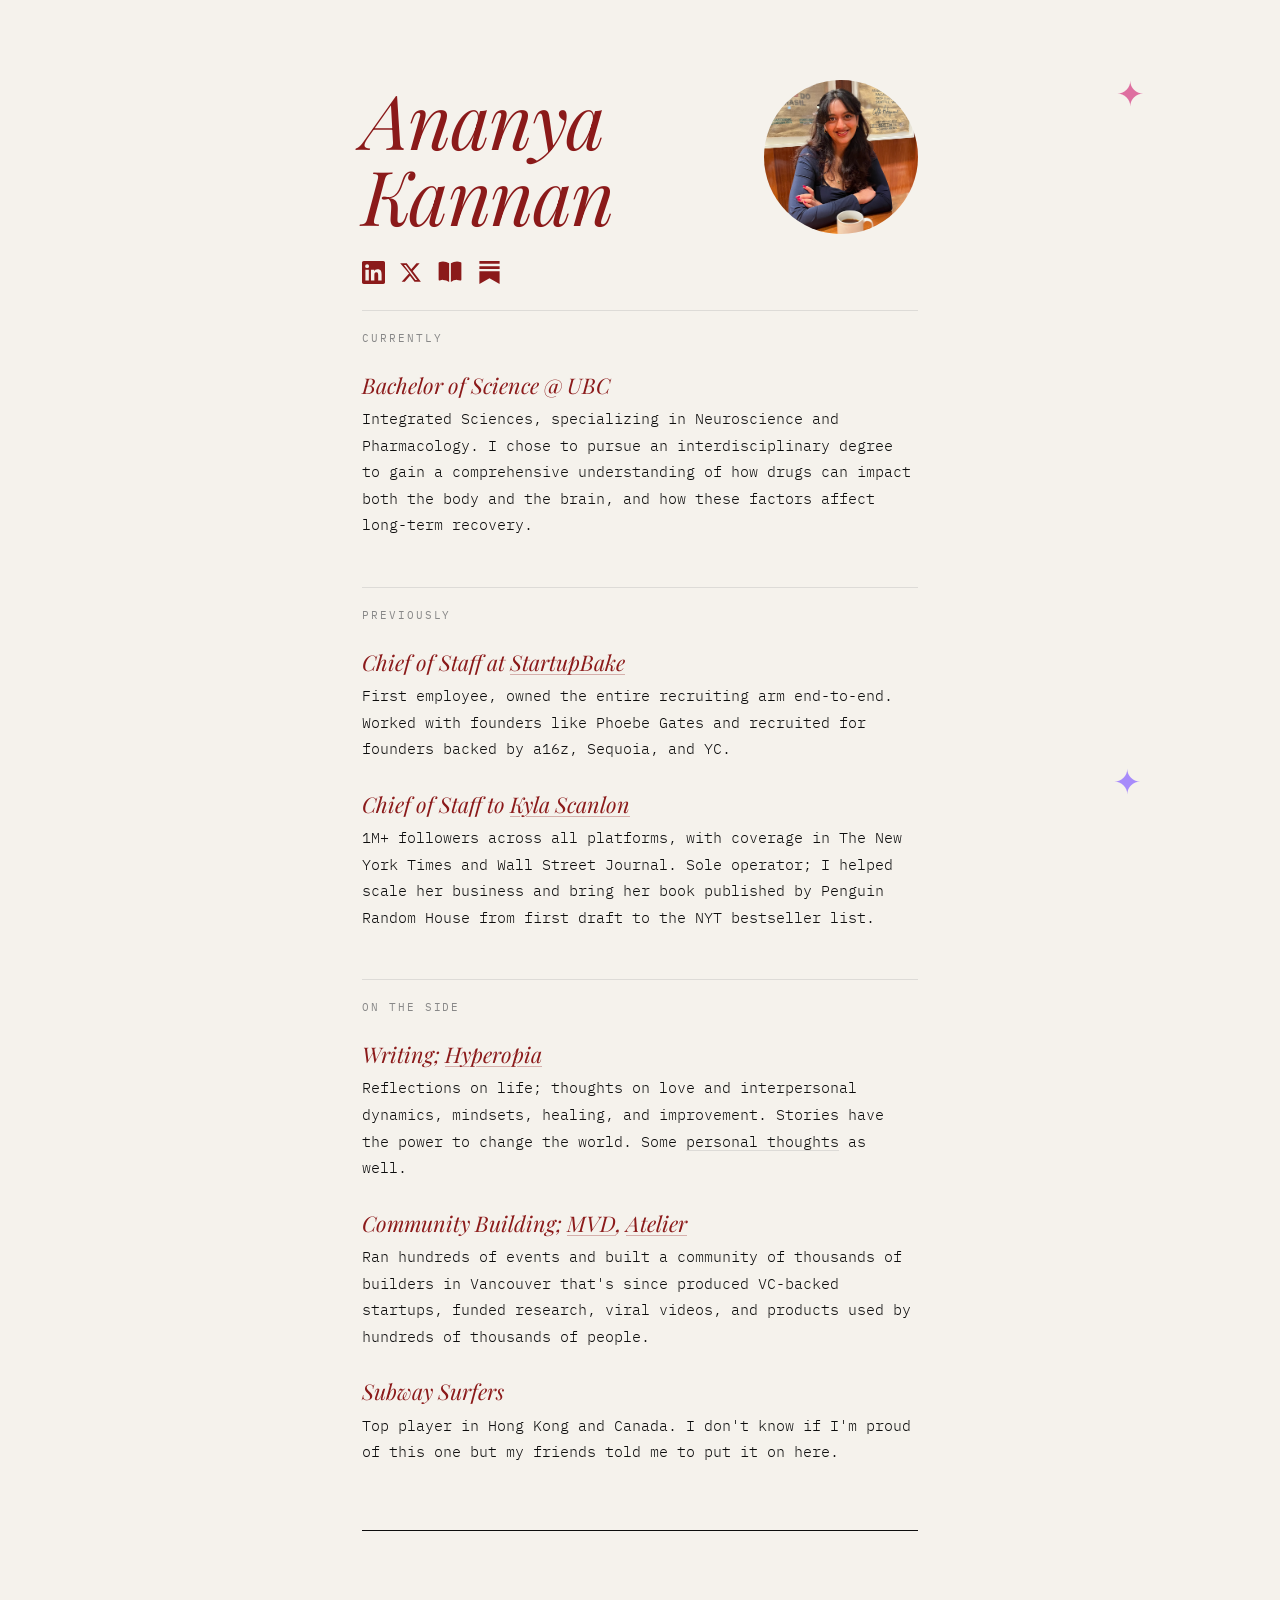
==== commit ffc82b1b: "increase sparkle size by 100% (0.95rem → 1.9rem)" ====
--- a/index.html
+++ b/index.html
@@ -88,7 +88,7 @@
   <style>
     .easter-spark {
       position: fixed;
-      font-size: 0.95rem;
+      font-size: 1.9rem;
       text-decoration: none;
       cursor: pointer;
       z-index: 9999;
